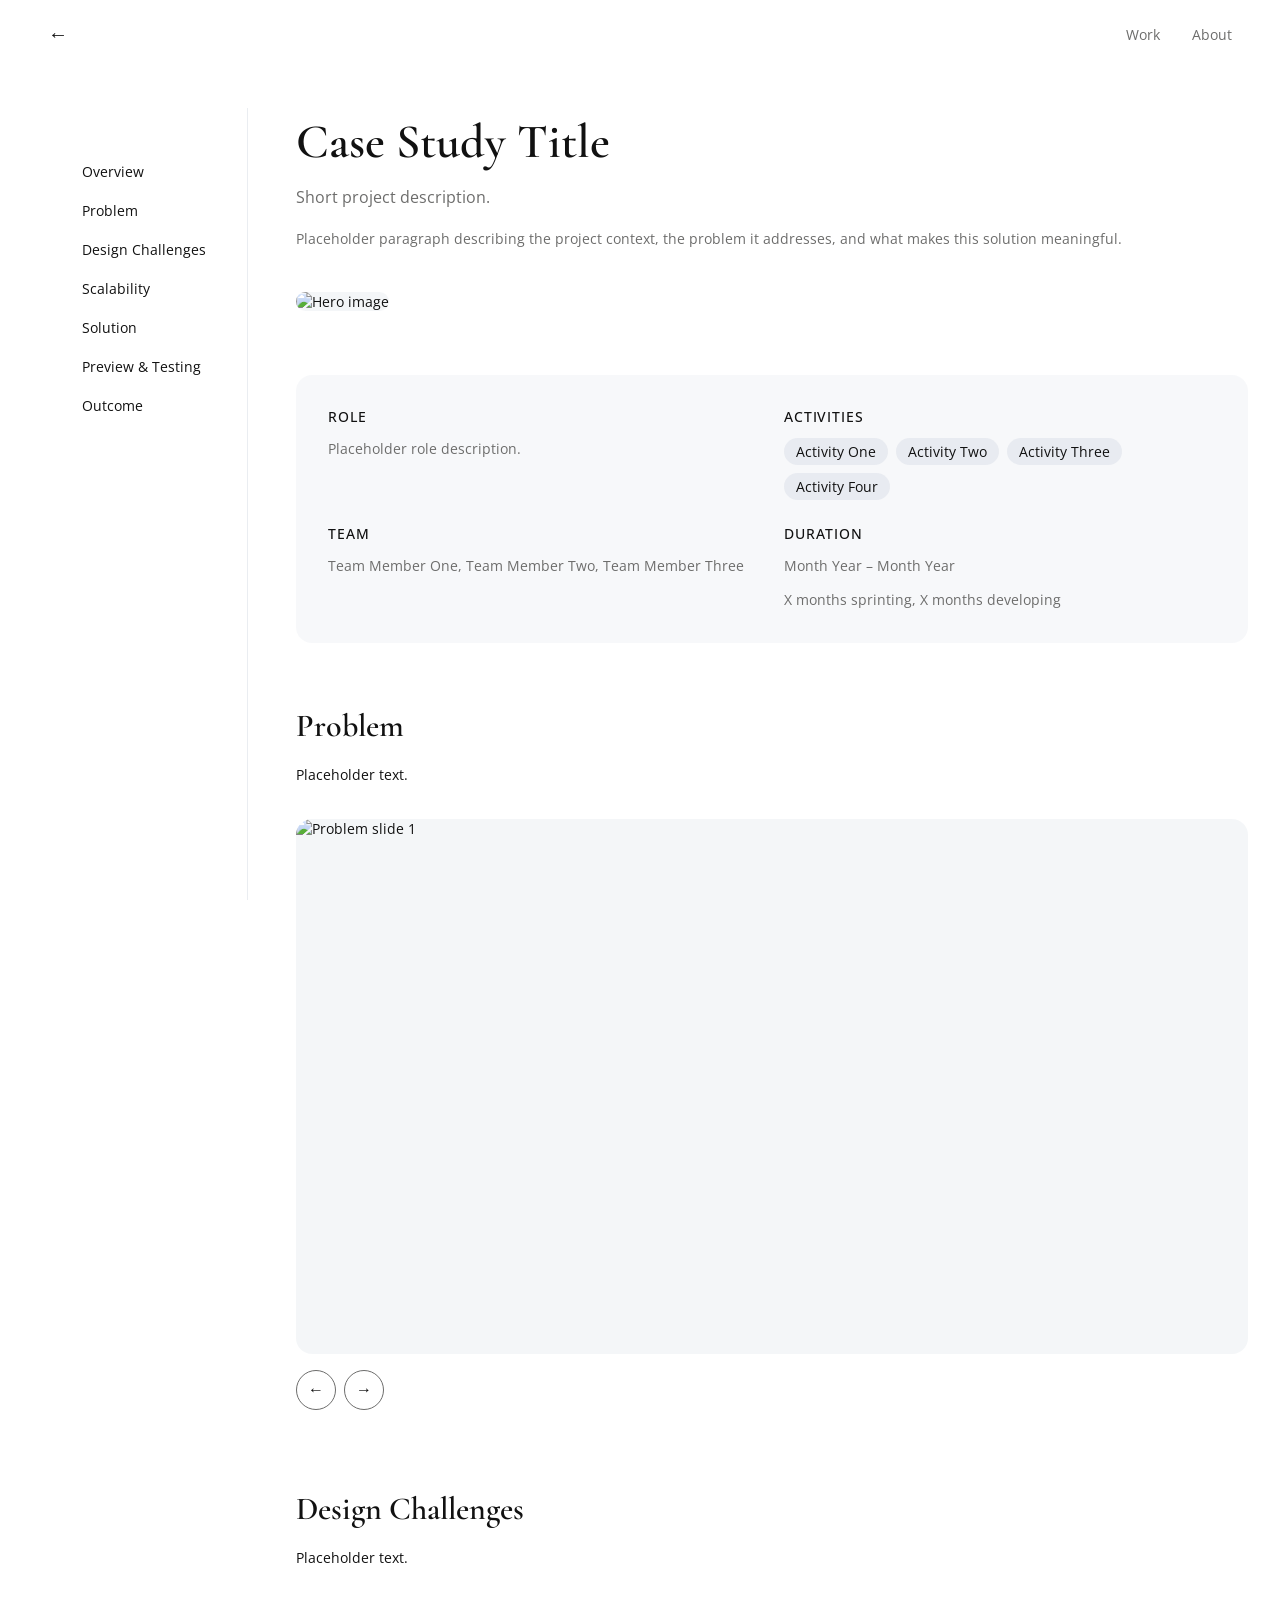
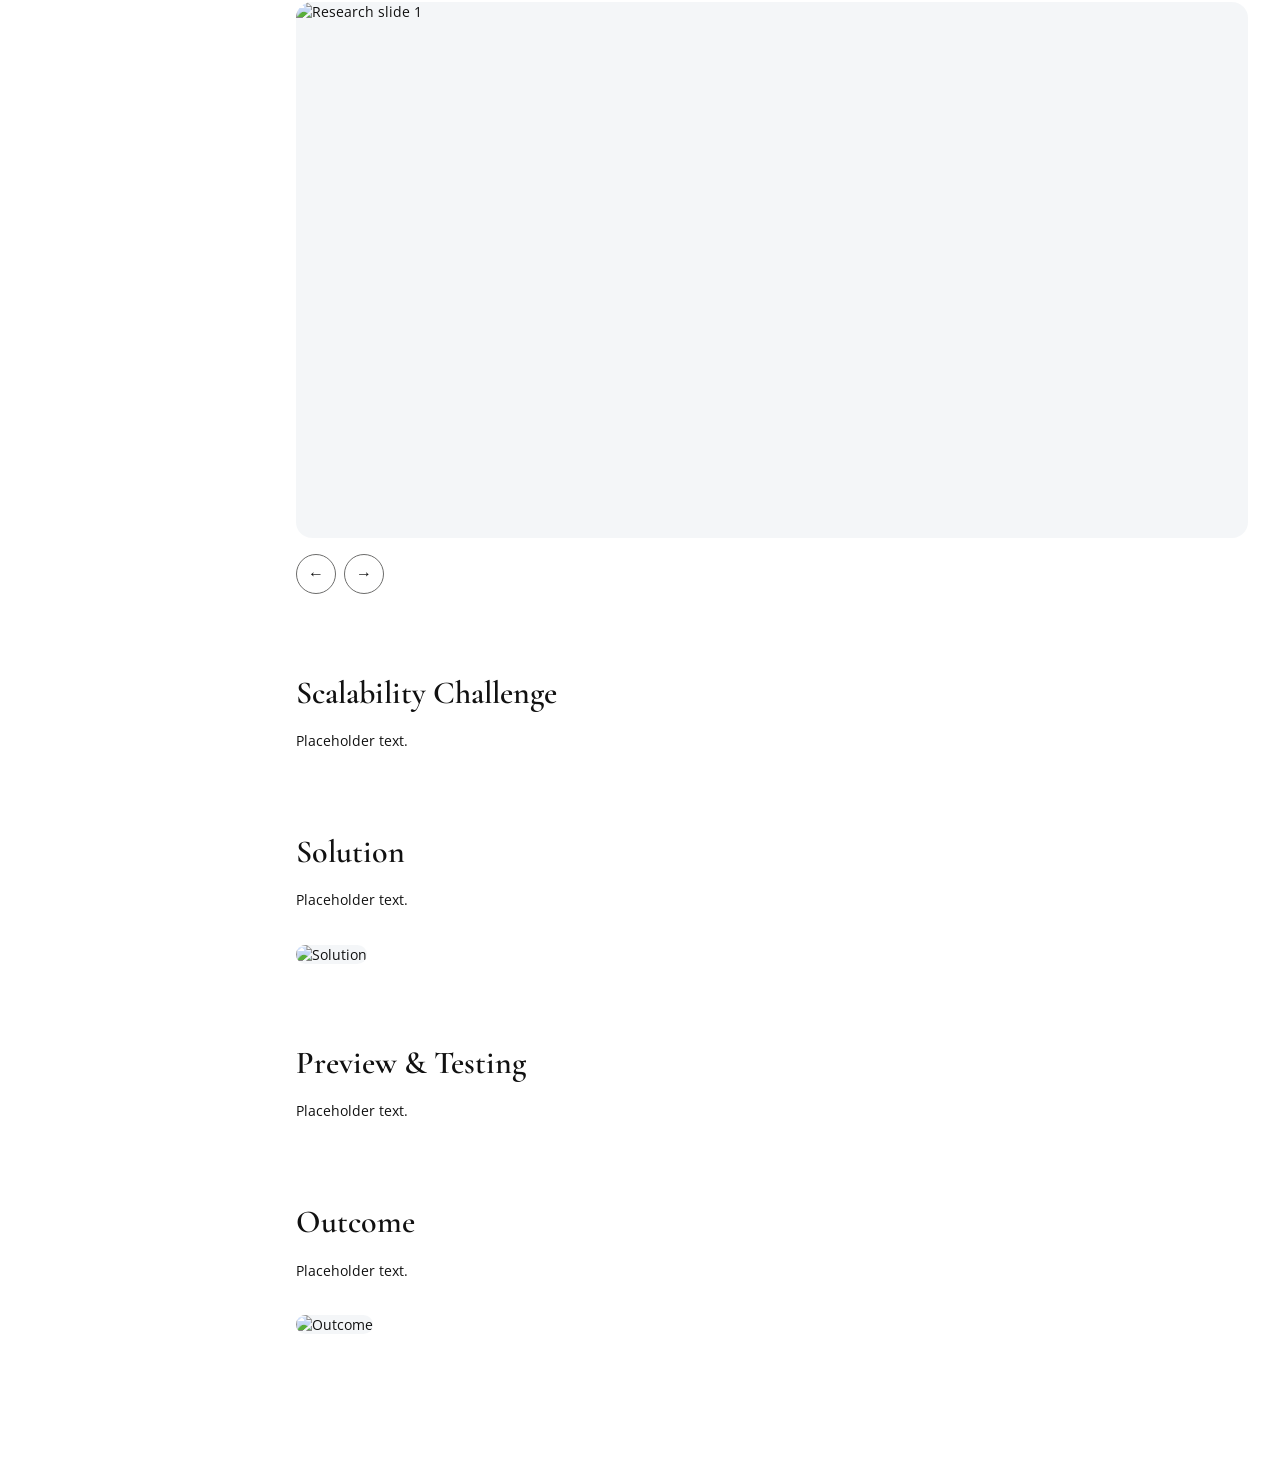
==== case-study.html @ 59656995 "first commit" ====
<!DOCTYPE html>
<html lang="en">
  <head>
    <meta charset="UTF-8" />
    <meta name="viewport" content="width=device-width, initial-scale=1.0" />
    <title>Case Study — Product Designer</title>
    <link rel="stylesheet" href="style.css">
    <style>
      :root {
        --nav-width: 200px;
        --content-max-width: 760px;
      }

      /* Layout */
      .case-study-layout {
        display: grid;
        grid-template-columns: var(--nav-width) 1fr;
        align-items: start;
        min-height: 100vh;
        max-width: 1200px;
        margin: 0 auto;
        padding: 0 48px;
      }

      /* Left nav container */
      .case-study-nav {
        position: sticky;
        top: 108px;
        height: calc(100vh - 108px);
        padding: 48px 24px;
        box-sizing: border-box;
        border-right: 1px solid rgba(148, 163, 184, 0.2);
      }

      /* Right main container */
      .case-study-main {
        padding: 48px 48px 48px 48px;
      }

      /* Navigation links */
      .case-study-nav__back {
        display: block;
        font-size: 14px;
        color: var(--color-primary);
        text-decoration: none;
        margin-bottom: 32px;
      }

      .case-study-nav__list {
        list-style: none;
        padding: 0;
        margin: 0;
      }

      .case-study-nav__item {
        margin-bottom: 8px;
      }

      .case-study-nav__link {
        font-size: 14px;
        color: var(--color-text);
        text-decoration: none;
        display: block;
        padding: 6px 10px;
        border-radius: 24px;
        transition: background 0.15s ease;
      }

      .case-study-nav__link:hover {
        background: #ffffff;
        box-shadow: 0 1px 6px rgba(66, 76, 89, 0.1);
      }

      .case-study-nav__link--active {
        font-weight: 700;
        color: var(--color-text);
      }

      .nav__back-arrow {
        font-size: 20px;
        color: var(--color-text);
        text-decoration: none;
        line-height: 1;
        display: block;
      }

      .cs-hero {
        margin-bottom: 64px;
      }

      .cs-hero__title {
        font-family: var(--font-serif);
        font-size: 48px;
        font-weight: 600;
        color: var(--color-text);
        line-height: 1.1;
        margin-top: 0;
        margin-bottom: 16px;
      }

      .cs-hero__subtitle {
        font-size: 16px;
        color: var(--color-primary);
        line-height: 1.6;
        margin: 0 0 16px 0;
      }

      .cs-hero__body {
        font-size: 14px;
        color: var(--color-primary);
        line-height: 1.8;
        margin: 0 0 40px 0;
      }

      .cs-hero__image {
        width: calc(100% + 64px);
        margin-right: -64px;
        aspect-ratio: 16 / 9;
        background: rgba(148, 163, 184, 0.1);
        border-radius: 16px;
      }

      /* Overview card */
      .cs-overview {
        margin-bottom: 64px;
      }

      .cs-overview__card {
        display: grid;
        grid-template-columns: 1fr 1fr;
        gap: 24px;
        background: rgba(148, 163, 184, 0.08);
        border-radius: 16px;
        padding: 32px;
        width: calc(100% + 64px);
        margin-right: -64px;
        box-sizing: border-box;
      }

      .cs-overview__item {
        display: flex;
        flex-direction: column;
        gap: 12px;
      }

      .cs-overview__label {
        font-size: 14px;
        font-weight: 500;
        color: var(--color-text);
        text-transform: uppercase;
        letter-spacing: 0.06em;
      }

      .cs-overview__value-title {
        font-family: var(--font-serif);
        font-size: 20px;
        font-weight: 600;
        color: var(--color-text);
        margin: 0;
      }

      .cs-overview__value-body {
        font-size: 14px;
        color: var(--color-primary);
        line-height: 1.6;
        margin: 0;
      }

      .cs-overview__tags {
        display: flex;
        flex-wrap: wrap;
        gap: 8px;
        list-style: none;
        padding: 0;
        margin: 0;
      }

      .cs-overview__tag {
        background: rgba(148, 163, 184, 0.15);
        color: var(--color-text);
        border-radius: 999px;
        padding: 4px 12px;
        font-size: 14px;
      }

      /* Content sections */
      .cs-section {
        margin-bottom: 80px;
      }

      .cs-section__heading {
        font-family: var(--font-serif);
        font-size: 32px;
        font-weight: 600;
        color: var(--color-text);
        margin: 0 0 16px 0;
        line-height: 1.2;
      }

      .cs-section__body {
        font-size: 14px;
        color: var(--color-text);
        line-height: 1.8;
        margin: 0 0 32px 0;
      }

      .cs-section__image {
        width: calc(100% + 64px);
        margin-right: -64px;
        aspect-ratio: 16 / 9;
        background: rgba(148, 163, 184, 0.1);
        border-radius: 16px;
        box-sizing: border-box;
      }

      /* Slider */
      .cs-slider {
        width: calc(100% + 64px);
        margin-right: -64px;
        box-sizing: border-box;
        margin-bottom: 32px;
      }

      .cs-slider__track {
        width: 100%;
        aspect-ratio: 16 / 9;
        background: rgba(148, 163, 184, 0.1);
        border-radius: 16px;
        overflow: hidden;
        position: relative;
        margin-bottom: 16px;
      }

      .cs-slider__slide {
        width: 100%;
        height: 100%;
        object-fit: cover;
        display: none;
      }

      .cs-slider__slide:first-child {
        display: block;
      }

      .cs-slider__controls {
        display: flex;
        gap: 8px;
      }

      .cs-slider__prev,
      .cs-slider__next {
        width: 40px;
        height: 40px;
        border-radius: 50%;
        border: 1px solid var(--color-primary);
        background: transparent;
        color: var(--color-text);
        font-size: 16px;
        cursor: pointer;
        display: flex;
        align-items: center;
        justify-content: center;
      }

      .cs-slider__prev:hover,
      .cs-slider__next:hover {
        background: rgba(148, 163, 184, 0.1);
      }
    </style>
  </head>
  <body>

    <header class="site-header site-header--detail">
      <nav class="nav" aria-label="Primary navigation">
        <a class="nav__back-arrow" href="index.html">←</a>
        <ul class="nav__links" role="list">
          <li class="nav__item"><a class="nav__link" href="#work">Work</a></li>
          <li class="nav__item"><a class="nav__link" href="#about">About</a></li>
        </ul>
      </nav>
    </header>
    <div class="case-study-layout">

      <!-- Left column: sticky navigation -->
      <nav class="case-study-nav" aria-label="Case study navigation">
        <ul class="case-study-nav__list" role="list">
          <li class="case-study-nav__item">
            <a class="case-study-nav__link" href="#overview">Overview</a>
          </li>
          <li class="case-study-nav__item">
            <a class="case-study-nav__link" href="#problem">Problem</a>
          </li>
          <li class="case-study-nav__item">
            <a class="case-study-nav__link" href="#designchallanges">Design Challenges</a>
          </li>
          <li class="case-study-nav__item">
            <a class="case-study-nav__link" href="#scalability">Scalability</a>
          </li>
          <li class="case-study-nav__item">
            <a class="case-study-nav__link" href="#solution">Solution</a>
          </li>
          <li class="case-study-nav__item">
            <a class="case-study-nav__link" href="#preview">Preview & Testing</a>
          </li>
          <li class="case-study-nav__item">
            <a class="case-study-nav__link" href="#outcome">Outcome</a>
          </li>
        </ul>
      </nav>

      <!-- Right column: main content -->
      <main class="case-study-main">

        <!-- 1. Hero -->
        <section class="cs-hero">
          <h1 class="cs-hero__title">Case Study Title</h1>
          <p class="cs-hero__subtitle">Short project description.</p>
          <p class="cs-hero__body">Placeholder paragraph describing the project context, the problem it addresses, and what makes this solution meaningful.</p>
          <img class="cs-hero__image" src="" alt="Hero image">
        </section>

        <!-- 2. Overview -->
        <section class="cs-overview" id="overview">
          <div class="cs-overview__card">

            <div class="cs-overview__item">
              <span class="cs-overview__label">Role</span>
              <p class="cs-overview__value-body">Placeholder role description.</p>
            </div>

            <div class="cs-overview__item">
              <span class="cs-overview__label">Activities</span>
              <ul class="cs-overview__tags" role="list">
                <li class="cs-overview__tag">Activity One</li>
                <li class="cs-overview__tag">Activity Two</li>
                <li class="cs-overview__tag">Activity Three</li>
                <li class="cs-overview__tag">Activity Four</li>
              </ul>
            </div>

            <div class="cs-overview__item">
              <span class="cs-overview__label">Team</span>
              <p class="cs-overview__value-body">Team Member One, Team Member Two, Team Member Three</p>
            </div>

            <div class="cs-overview__item">
              <span class="cs-overview__label">Duration</span>
              <p class="cs-overview__value-body">Month Year – Month Year</p>
              <p class="cs-overview__value-body">X months sprinting, X months developing</p>
            </div>

          </div>
        </section>

        <!-- 3. Problem -->
        <section class="cs-section" id="problem">
          <h2 class="cs-section__heading">Problem</h2>
          <p class="cs-section__body">Placeholder text.</p>
          <div class="cs-slider" id="slider-1">
            <div class="cs-slider__track">
              <img class="cs-slider__slide" src="" alt="Problem slide 1">
              <img class="cs-slider__slide" src="" alt="Problem slide 2">
            </div>
            <div class="cs-slider__controls">
              <button class="cs-slider__prev" aria-label="Previous slide">←</button>
              <button class="cs-slider__next" aria-label="Next slide">→</button>
            </div>
          </div>
        </section>

        <!-- 4. Design Challenges -->
        <section class="cs-section" id="research">
          <h2 class="cs-section__heading">Design Challenges</h2>
          <p class="cs-section__body">Placeholder text.</p>
          <div class="cs-slider" id="slider-2">
            <div class="cs-slider__track">
              <img class="cs-slider__slide" src="" alt="Research slide 1">
              <img class="cs-slider__slide" src="" alt="Research slide 2">
            </div>
            <div class="cs-slider__controls">
              <button class="cs-slider__prev" aria-label="Previous slide">←</button>
              <button class="cs-slider__next" aria-label="Next slide">→</button>
            </div>
          </div>
        </section>

        <!-- 5. Scalability Challenge -->
        <section class="cs-section" id="scalability">
          <h2 class="cs-section__heading">Scalability Challenge</h2>
          <p class="cs-section__body">Placeholder text.</p>
        </section>

        <!-- 6. Solution -->
        <section class="cs-section" id="solution">
          <h2 class="cs-section__heading">Solution</h2>
          <p class="cs-section__body">Placeholder text.</p>
          <img class="cs-section__image" src="" alt="Solution">
        </section>

        <!-- 7. Preview & Testing -->
        <section class="cs-section" id="preview">
          <h2 class="cs-section__heading">Preview & Testing</h2>
          <p class="cs-section__body">Placeholder text.</p>
        </section>

        <!-- 8. Outcome -->
        <section class="cs-section" id="outcome">
          <h2 class="cs-section__heading">Outcome</h2>
          <p class="cs-section__body">Placeholder text.</p>
          <img class="cs-section__image" src="" alt="Outcome">
        </section>

      </main>

    </div>

    <script>
      function initSlider(sliderId) {
        const slider = document.getElementById(sliderId);
        const slides = slider.querySelector('.cs-slider__track').querySelectorAll('.cs-slider__slide');
        const prev = slider.querySelector('.cs-slider__prev');
        const next = slider.querySelector('.cs-slider__next');
        let current = 0;

        function showSlide(index) {
          slides.forEach(s => s.style.display = 'none');
          slides[index].style.display = 'block';
        }

        prev.addEventListener('click', () => {
          current = (current - 1 + slides.length) % slides.length;
          showSlide(current);
        });

        next.addEventListener('click', () => {
          current = (current + 1) % slides.length;
          showSlide(current);
        });

        showSlide(current);
      }

      initSlider('slider-1');
      initSlider('slider-2');

      const navLinks = document.querySelectorAll('.case-study-nav__link');
      const sections = document.querySelectorAll('.cs-section, .cs-overview, .cs-hero');

      const observer = new IntersectionObserver((entries) => {
        entries.forEach(entry => {
          if (entry.isIntersecting) {
            navLinks.forEach(link => link.classList.remove('case-study-nav__link--active'));
            const active = document.querySelector(`.case-study-nav__link[href="#${entry.target.id}"]`);
            if (active) active.classList.add('case-study-nav__link--active');
          }
        });
      }, { rootMargin: '-30% 0px -60% 0px' });

      sections.forEach(section => observer.observe(section));
    </script>
  </body>
</html>
---- style.css ----
@import url('https://fonts.googleapis.com/css2?family=Cormorant+Garamond:wght@600&family=Open+Sans:wght@400;500&display=swap');

:root {
  --font-serif: 'Cormorant Garamond', Georgia, serif;
  --font-sans: 'Open Sans', -apple-system, sans-serif;
  --color-primary: #6d6d6c;
  --color-text: #111111;
  --color-bg: #ffffff;
}

body {
  background: var(--color-bg);
  color: var(--color-text);
  font-family: var(--font-sans);
  font-size: 14px;
  margin: 0;
  padding: 0;
}

/* Nav */
.site-header {
  position: relative;
  z-index: 10;
}

.site-header--detail {
  position: sticky;
  top: 0;
  background: var(--color-bg);
  z-index: 100;
}

.nav {
  display: flex;
  justify-content: space-between;
  align-items: center;
  padding: 24px 48px;
}

.nav__logo {
  font-family: var(--font-sans);
  font-weight: 500;
  color: var(--color-text);
  text-decoration: none;
}

.nav__avatar {
  width: 60px;
  height: 60px;
  border-radius: 50%;
  object-fit: cover;
  display: block;
}

.nav__links {
  display: flex;
  list-style: none;
  gap: 32px;
  margin: 0;
  padding: 0;
}

.nav__link {
  color: var(--color-primary);
  text-decoration: none;
  font-size: 14px;
}

/* Hero */
.hero {
  position: relative;
  text-align: center;
  padding: 120px 48px 40px;
}

.hero__heading {
  font-family: var(--font-serif);
  font-size: 64px;
  font-weight: 600;
  line-height: 1.1;
  margin: 0 auto;
  max-width: 720px;
}

.hero__heading-dark {
  color: var(--color-text);
}

.hero__heading-muted {
  color: var(--color-primary);
}

.hero__blob {
  position: absolute;
  width: 680px;
  height: 680px;
  border-radius: 50%;
  background: radial-gradient(ellipse at 40% 35%, rgba(247, 252, 205, 0.55), rgba(254, 222, 11, 0.45) 45%, transparent 72%);
  filter: blur(72px);
  top: -160px;
  left: -160px;
  z-index: 0;
}

.hero__inner {
  position: relative;
  z-index: 1;
}

.hero__meta {
  display: flex;
  align-items: center;
  justify-content: center;
  gap: 24px;
  margin-top: 24px;
}

.hero__meta-item {
  font-size: 13px;
  color: var(--color-primary);
}

/* Project list reset */
.project-list {
  list-style: none;
  padding: 0;
  margin: 0;
}

/* Project rows */
.project-row {
  display: grid;
  grid-template-columns: 1fr 2fr;
  gap: 40px;
  align-items: center;
  padding: 40px 48px;
  border-top: 1px solid rgba(148, 163, 184, 0.2);
}

.project-row__label {
  font-size: 12px;
  text-transform: uppercase;
  letter-spacing: 0.08em;
  color: var(--color-primary);
}

.project-row__title {
  font-family: var(--font-serif);
  font-size: 28px;
  font-weight: 600;
  color: var(--color-text);
  margin: 12px 0;
}

.project-row__description {
  font-size: 14px;
  color: var(--color-primary);
  line-height: 1.6;
  margin: 8px 0 0 0;
}

.project-row__tags {
  display: flex;
  flex-wrap: wrap;
  gap: 8px;
  list-style: none;
  padding: 0;
  margin: 16px 0;
}

.project-row__tag {
  background: rgba(148, 163, 184, 0.15);
  color: var(--color-text);
  border-radius: 999px;
  padding: 6px 14px;
  font-size: 13px;
}

.project-row__link {
  display: inline-flex;
  align-items: center;
  gap: 8px;
  border: 1px solid var(--color-text);
  border-radius: 999px;
  padding: 10px 20px;
  font-size: 14px;
  font-weight: 500;
  color: var(--color-text);
  text-decoration: none;
  background: transparent;
  margin-top: 16px;
  transition: background 0.2s ease, color 0.2s ease;
}

.project-row__link:hover {
  background: var(--color-text);
  color: var(--color-bg);
}

/* Project image */
.project-row__image {
  border-radius: 16px;
  overflow: hidden;
  background: #F4F5F7;
  aspect-ratio: 1440 / 924;
  box-shadow: 0 8px 32px rgba(66, 76, 89, 0.12);
  transition: transform 0.3s ease, box-shadow 0.3s ease;
}

.project-row__image:hover {
  transform: translateY(-8px);
  box-shadow: 0 16px 48px rgba(66, 76, 89, 0.18);
}

.project-row__img {
  width: 100%;
  height: 100%;
  display: block;
  object-fit: contain;
}

/* Footer */
.site-footer {
  padding: 32px 48px;
  border-top: 1px solid rgba(148, 163, 184, 0.2);
}

.footer__inner {
  display: flex;
  justify-content: flex-end;
}

.footer__right {
  display: flex;
  align-items: center;
  gap: 24px;
}

.footer__copy {
  font-size: 13px;
  color: var(--color-primary);
  margin: 0;
}

.footer__links {
  display: flex;
  list-style: none;
  gap: 16px;
  padding: 0;
  margin: 0;
}

.footer__link {
  font-size: 13px;
  color: var(--color-primary);
  text-decoration: none;
}

/* Hide projects heading */
.projects__heading {
  display: none;
}
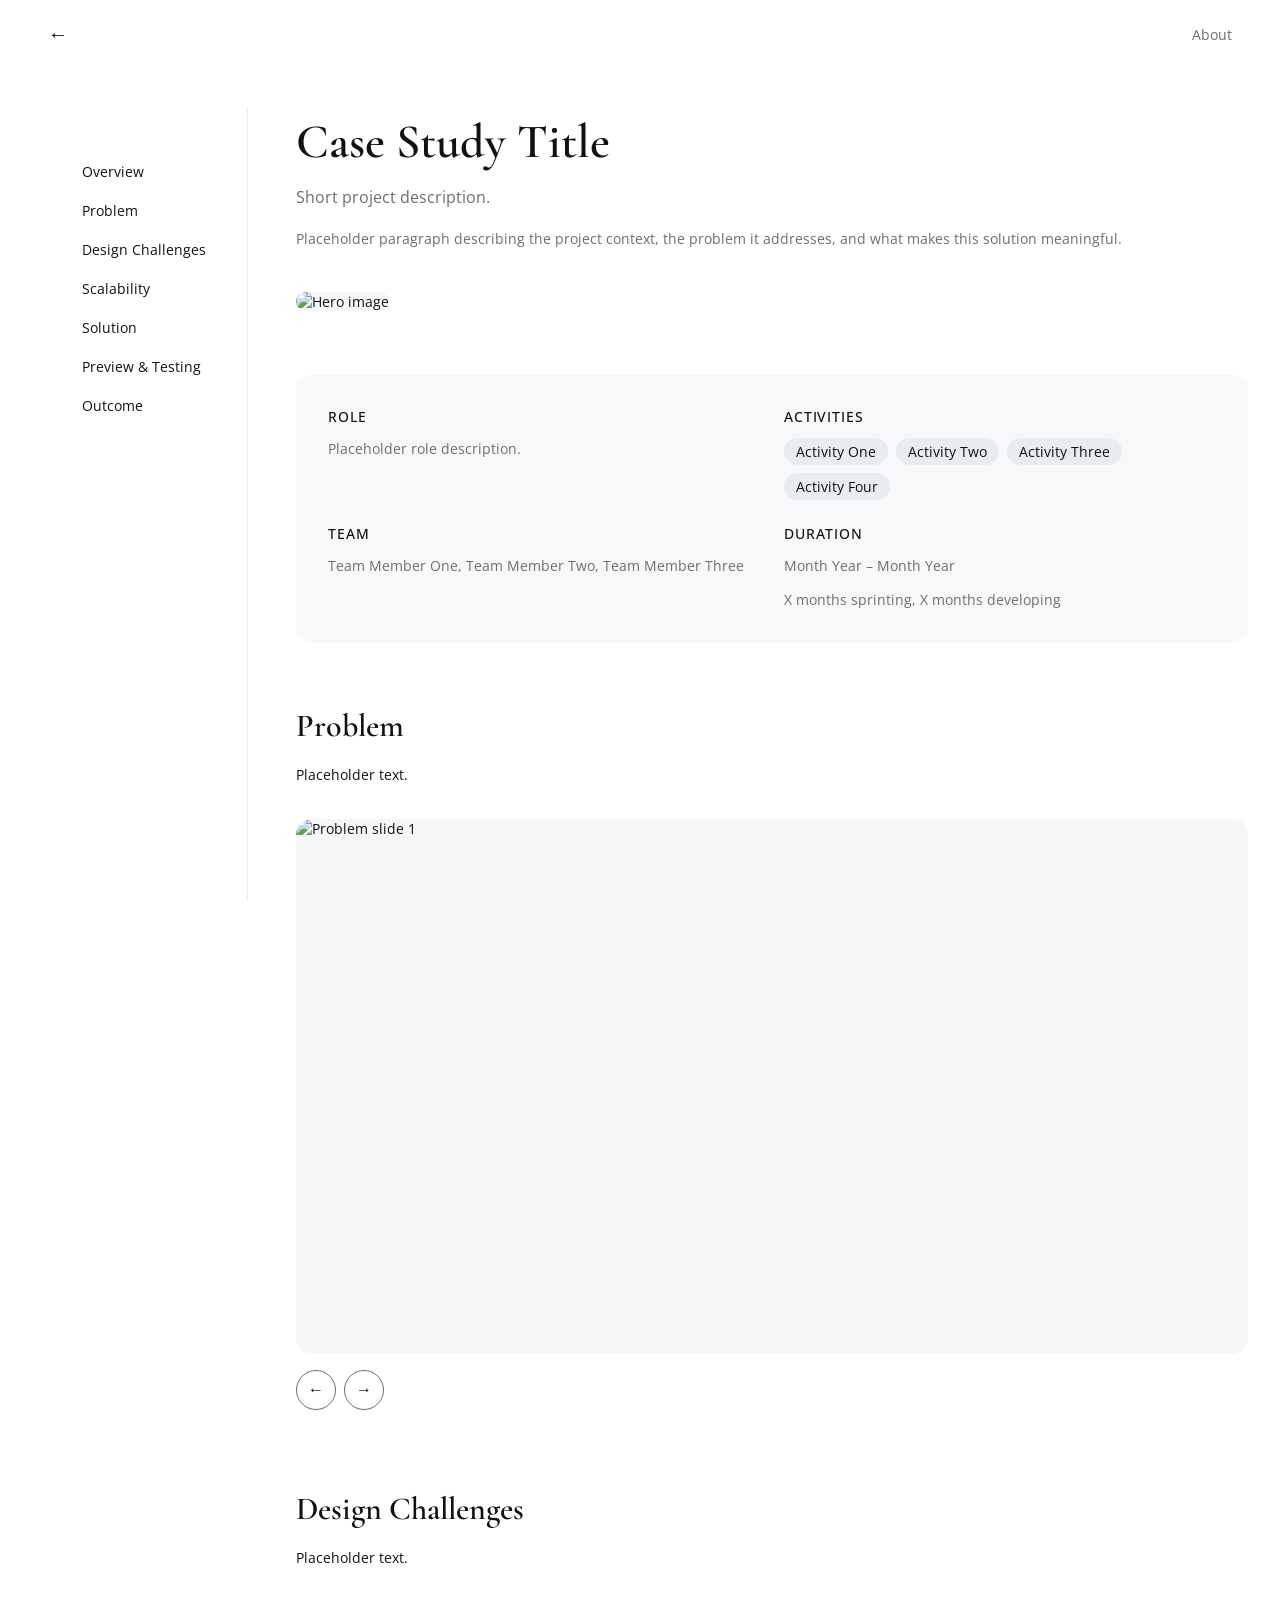
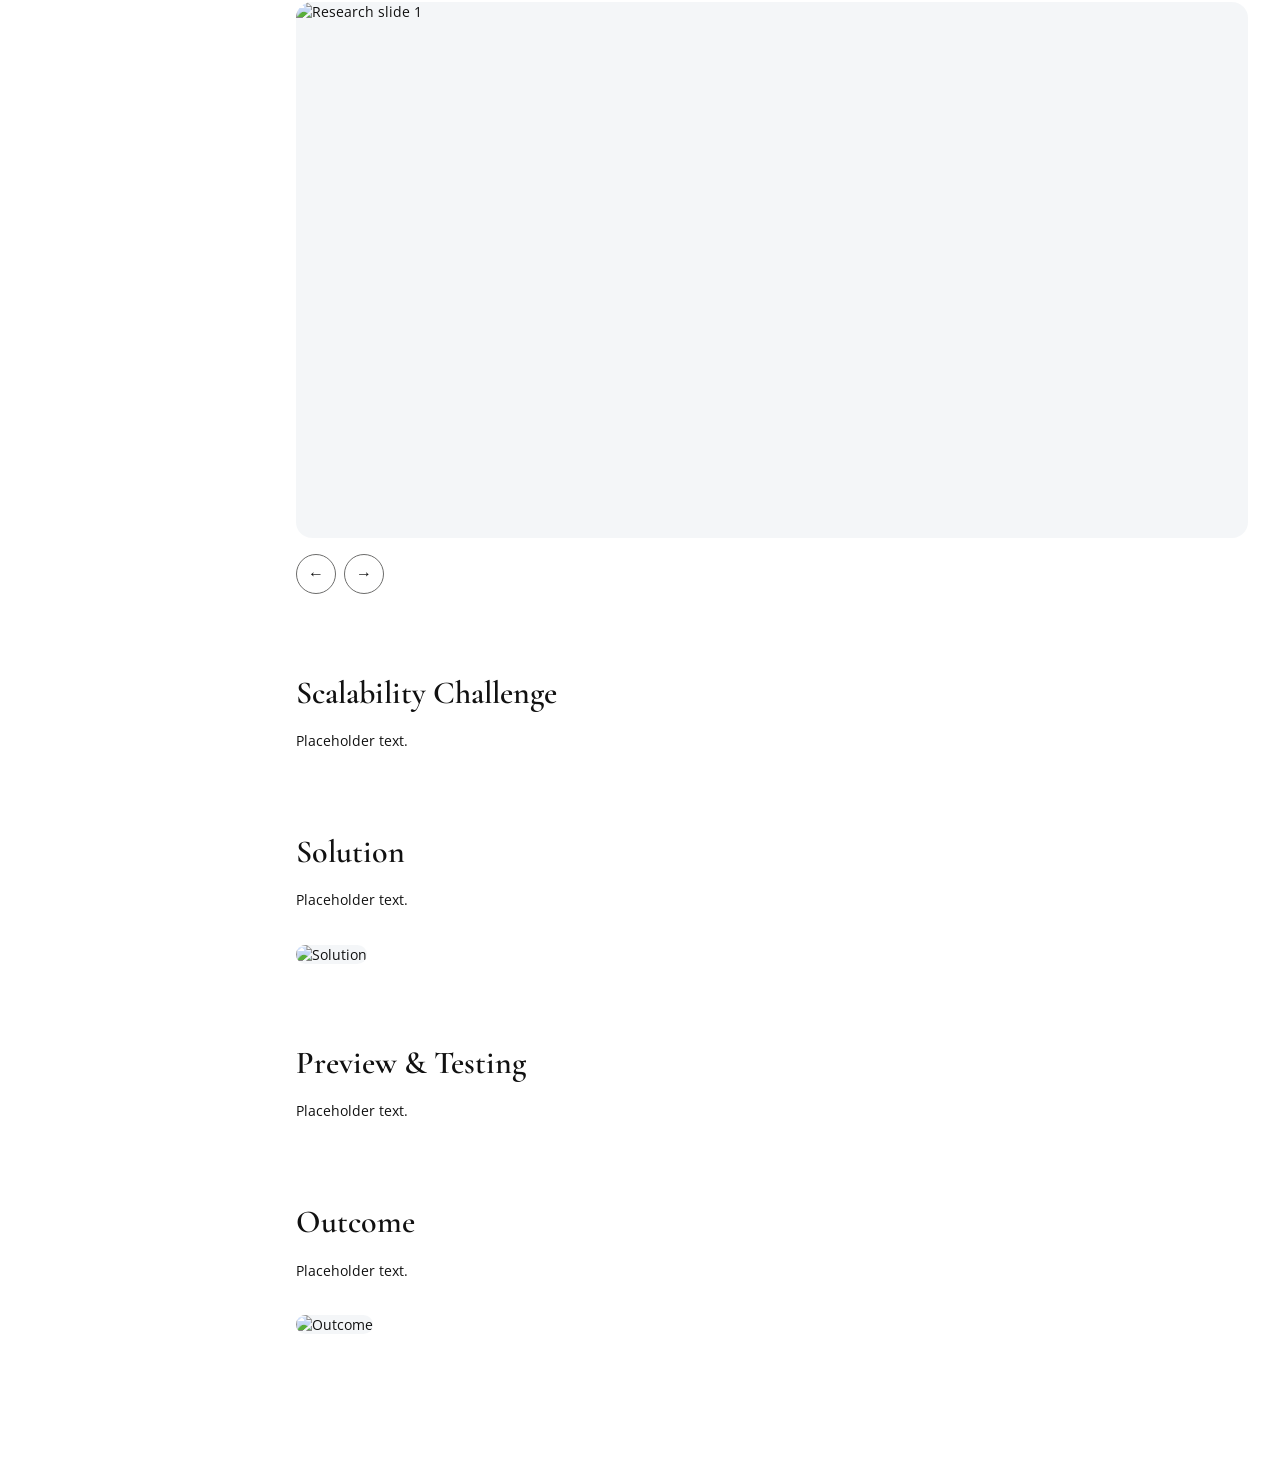
==== commit 2e3b2bd0: "fix image paths" ====
--- a/case-study.html
+++ b/case-study.html
@@ -266,6 +266,37 @@
       .cs-slider__next:hover {
         background: rgba(148, 163, 184, 0.1);
       }
+
+      @media (max-width: 768px) {
+        .case-study-layout {
+          grid-template-columns: 1fr;
+          padding: 0 24px;
+        }
+
+        .case-study-nav {
+          display: none;
+        }
+
+        .case-study-main {
+          padding: 32px 0;
+        }
+
+        .cs-hero__title {
+          font-size: 32px;
+        }
+
+        .cs-hero__image,
+        .cs-overview__card,
+        .cs-section__image,
+        .cs-slider {
+          width: 100%;
+          margin-right: 0;
+        }
+
+        .cs-overview__card {
+          grid-template-columns: 1fr;
+        }
+      }
     </style>
   </head>
   <body>
@@ -274,7 +305,6 @@
       <nav class="nav" aria-label="Primary navigation">
         <a class="nav__back-arrow" href="index.html">←</a>
         <ul class="nav__links" role="list">
-          <li class="nav__item"><a class="nav__link" href="#work">Work</a></li>
           <li class="nav__item"><a class="nav__link" href="#about">About</a></li>
         </ul>
       </nav>
--- a/style.css
+++ b/style.css
@@ -260,3 +260,63 @@
 .projects__heading {
   display: none;
 }
+
+/* ─── Mobile ─────────────────────────────────────────── */
+@media (max-width: 768px) {
+  .nav {
+    padding: 16px 24px;
+  }
+
+  .nav__avatar {
+    width: 40px;
+    height: 40px;
+  }
+
+  .hero {
+    padding: 80px 24px 32px;
+    text-align: left;
+  }
+
+  .hero__blob {
+    width: 360px;
+    height: 360px;
+    top: -80px;
+    left: -80px;
+  }
+
+  .hero__heading {
+    font-size: 36px;
+  }
+
+  .hero__meta {
+    justify-content: flex-start;
+  }
+
+  .project-row {
+    grid-template-columns: 1fr;
+    padding: 40px 24px;
+    gap: 24px;
+  }
+
+  .project-row__image {
+    order: -1;
+  }
+
+  .project-row__link {
+    margin-top: 8px;
+  }
+
+  .site-footer {
+    padding: 24px;
+  }
+
+  .footer__inner {
+    justify-content: flex-start;
+  }
+
+  .footer__right {
+    flex-direction: column;
+    align-items: flex-start;
+    gap: 12px;
+  }
+}
